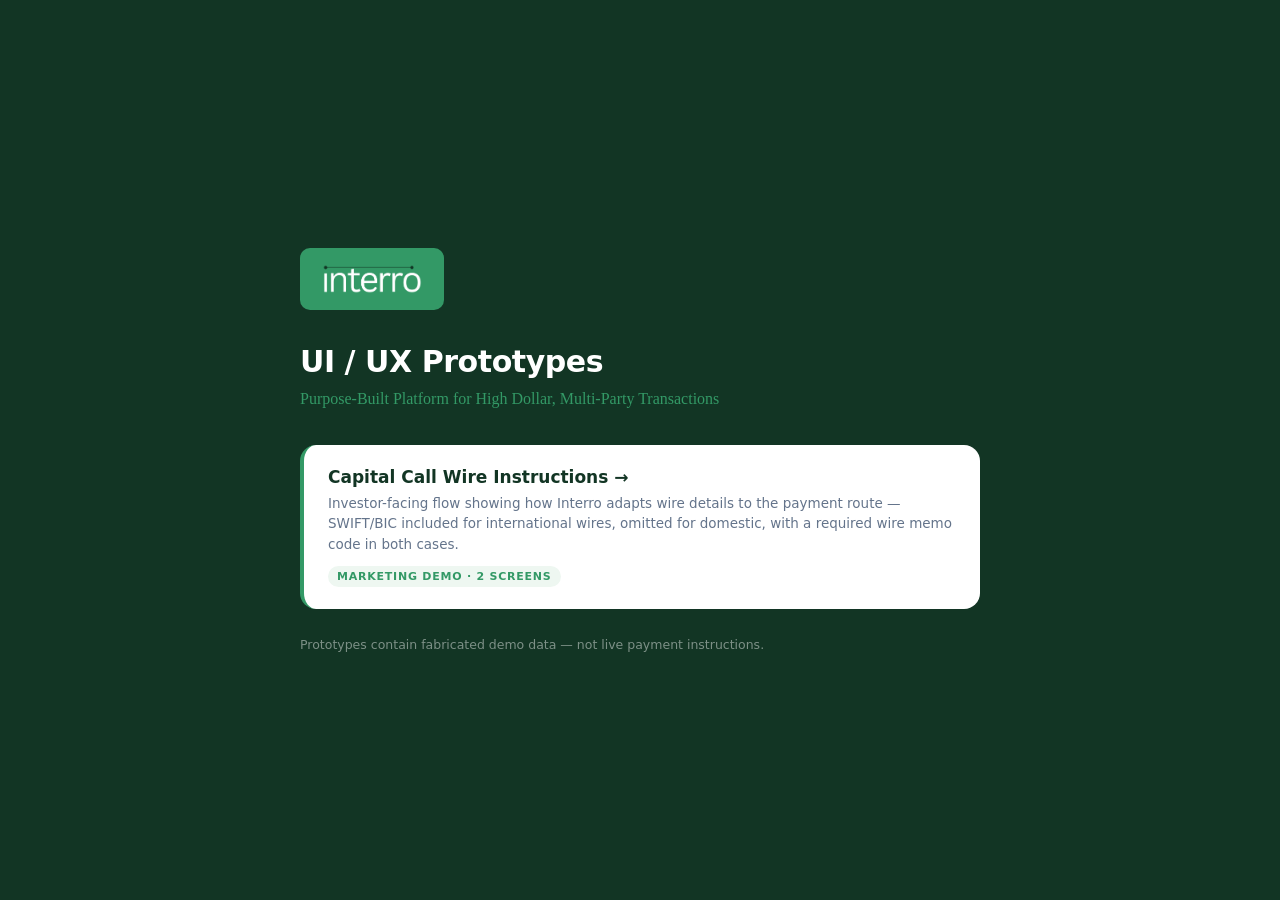
==== index.html @ 1a3fd7f4 "Publish Interro wire-details prototype via GitHub Pages Public home for the investor-facing widget p" ====
<!DOCTYPE html>
<html lang="en">
<head>
  <meta charset="UTF-8" />
  <meta name="viewport" content="width=device-width, initial-scale=1.0" />
  <title>Interro · UI/UX Prototypes</title>
  <link rel="stylesheet" href="brand/tokens.css" />
  <style>
    * { box-sizing: border-box; }
    body {
      margin: 0; min-height: 100vh;
      font-family: var(--font-sans); color: var(--ink);
      background: var(--interro-green);
      display: flex; align-items: center; justify-content: center;
      padding: 40px 24px;
    }
    .wrap { width: 100%; max-width: 680px; }
    /* The supplied knockout asset is plated on accent green #339966, so it sits
       inside a matching accent-green badge rather than bare on the deep-green
       page (where the plate edge would read as a rendering fault). */
    .logobadge {
      display: inline-block;
      background: var(--interro-accent);
      padding: 16px 22px;
      border-radius: var(--radius);
      margin-bottom: 30px;
      line-height: 0;
    }
    .logobadge img { height: 30px; width: auto; display: block; }
    h1 { color: #fff; font-size: 30px; margin: 0 0 8px; font-weight: 650; letter-spacing: -0.015em; }
    .tag {
      font-family: var(--font-serif); color: var(--interro-accent);
      font-size: 16px; margin: 0 0 34px; line-height: 1.5;
    }
    a.proto {
      display: block; text-decoration: none;
      background: #fff; border-radius: var(--radius-lg);
      padding: 22px 24px; margin-bottom: 14px;
      border-left: 4px solid var(--interro-accent);
      transition: transform .15s, box-shadow .15s;
    }
    a.proto:hover { transform: translateY(-2px); box-shadow: var(--shadow-lg); }
    .proto h2 { margin: 0 0 6px; font-size: 17px; color: var(--interro-green); font-weight: 700; }
    .proto p { margin: 0; font-size: 13.5px; color: var(--gray-500); line-height: 1.5; }
    .proto .meta {
      display: inline-block; margin-top: 12px; font-size: 11px; font-weight: 800;
      letter-spacing: 0.07em; text-transform: uppercase;
      color: var(--interro-accent); background: var(--interro-accent-soft);
      padding: 4px 9px; border-radius: 100px;
    }
    footer { color: rgba(255,255,255,.45); font-size: 12.5px; margin-top: 28px; }
  </style>
</head>
<body>
  <div class="wrap">
    <span class="logobadge"><img src="brand/interro-logo-knockout.png" alt="interro" /></span>
    <h1>UI / UX Prototypes</h1>
    <p class="tag">Purpose-Built Platform for High Dollar, Multi-Party Transactions</p>

    <a class="proto" href="prototypes/wire-details/index.html">
      <h2>Capital Call Wire Instructions →</h2>
      <p>
        Investor-facing flow showing how Interro adapts wire details to the payment
        route — SWIFT/BIC included for international wires, omitted for domestic,
        with a required wire memo code in both cases.
      </p>
      <span class="meta">Marketing demo · 2 screens</span>
    </a>

    <footer>Prototypes contain fabricated demo data — not live payment instructions.</footer>
  </div>
</body>
</html>
---- brand/tokens.css ----
/* ==========================================================================
   Interro brand tokens
   Source of truth: /brand-guidelines/*.png (holding-company deck, round 1, 2/24)
   cross-checked against the `interro-branding` skill.
   ========================================================================== */

:root {
  /* --- Core palette -------------------------------------------------- */
  --interro-green: #123524;        /* Phthalo Green — PRIMARY brand color */
  --interro-green-hover: #0c2418;
  --interro-green-soft: #e6f0ea;
  --interro-accent: #339966;       /* bright green — connector dots, links */
  --interro-accent-soft: #eef7f1;

  /* --- Gold (secondary / premium accent) ----------------------------- */
  --interro-gold: #ffc72c;
  --interro-gold-dark: #bb9220;
  --interro-gold-soft: #fff6dc;

  /* --- Neutrals ------------------------------------------------------ */
  --ink: #18181b;
  --gray-100: #f1f5f9;
  --gray-200: #e2e8f0;
  --gray-300: #cbd5e1;
  --gray-400: #94a3b8;
  --gray-500: #64748b;
  --white: #ffffff;

  /* --- Status -------------------------------------------------------- */
  --success: #339966;
  --warning: #f59e0b;
  --error: #ef4444;

  /* --- Type ---------------------------------------------------------- */
  /* Green schemes use the clean sans (Aptos); the serif (Lora) is reserved
     for editorial / positioning lines, per the deck's headline treatment. */
  --font-sans: 'Aptos', 'Segoe UI Variable Text', 'Segoe UI', system-ui, sans-serif;
  --font-serif: 'Lora', 'Georgia', 'Times New Roman', serif;
  --font-mono: 'Cascadia Mono', 'Consolas', ui-monospace, monospace;

  /* --- Elevation & shape --------------------------------------------- */
  --radius: 10px;
  --radius-lg: 16px;
  --shadow-sm: 0 1px 2px rgba(18, 53, 36, 0.06);
  --shadow: 0 4px 16px rgba(18, 53, 36, 0.08);
  --shadow-lg: 0 12px 40px rgba(18, 53, 36, 0.14);
}

/* Brand voice, for reference in copy:
   Positioning : "Purpose-Built Platform for High Dollar, Multi-Party Transactions"
   Tagline     : "Know Every Party. Monitor Every Movement. Trust Every Transaction."
   Endorsement : "an iAltA company"
   Logo        : lowercase `interro` wordmark, deep green, with a full-width
                 rule carrying a dot at each end sitting above the word.
                 Knockout (white) variant: /brand/interro-logo-knockout.png
*/
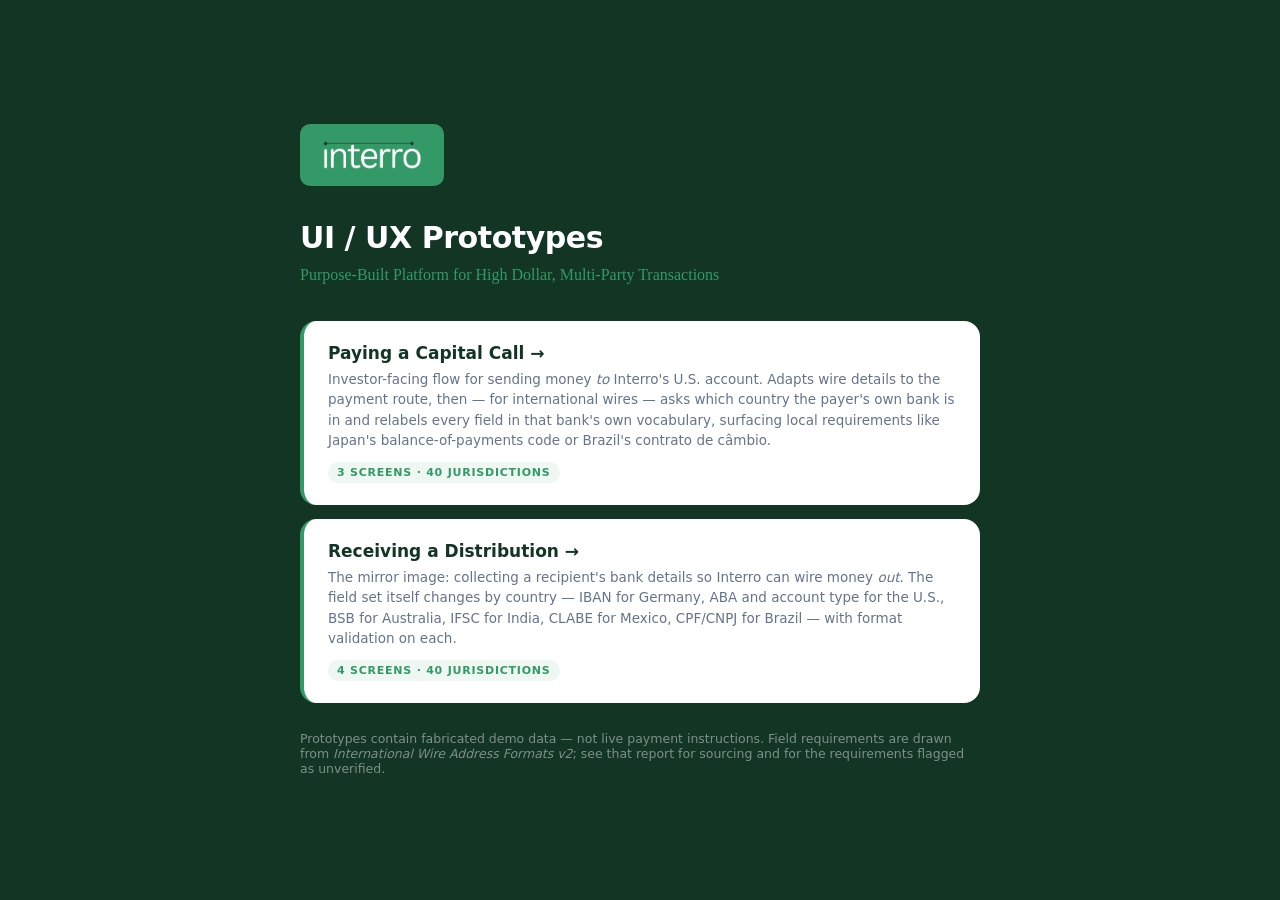
==== commit 0191fae9: "Add distributions prototype and shared country/wire-field layer" ====
--- a/index.html
+++ b/index.html
@@ -58,16 +58,35 @@
     <p class="tag">Purpose-Built Platform for High Dollar, Multi-Party Transactions</p>
 
     <a class="proto" href="prototypes/wire-details/index.html">
-      <h2>Capital Call Wire Instructions →</h2>
+      <h2>Paying a Capital Call →</h2>
       <p>
-        Investor-facing flow showing how Interro adapts wire details to the payment
-        route — SWIFT/BIC included for international wires, omitted for domestic,
-        with a required wire memo code in both cases.
+        Investor-facing flow for sending money <em>to</em> Interro's U.S. account.
+        Adapts wire details to the payment route, then — for international wires —
+        asks which country the payer's own bank is in and relabels every field in
+        that bank's own vocabulary, surfacing local requirements like Japan's
+        balance-of-payments code or Brazil's contrato de câmbio.
       </p>
-      <span class="meta">Marketing demo · 2 screens</span>
+      <span class="meta">3 screens · 40 jurisdictions</span>
     </a>
 
-    <footer>Prototypes contain fabricated demo data — not live payment instructions.</footer>
+    <a class="proto" href="prototypes/distributions/index.html">
+      <h2>Receiving a Distribution →</h2>
+      <p>
+        The mirror image: collecting a recipient's bank details so Interro can wire
+        money <em>out</em>. The field set itself changes by country — IBAN for
+        Germany, ABA and account type for the U.S., BSB for Australia, IFSC for
+        India, CLABE for Mexico, CPF/CNPJ for Brazil — with format validation on
+        each.
+      </p>
+      <span class="meta">4 screens · 40 jurisdictions</span>
+    </a>
+
+    <footer>
+      Prototypes contain fabricated demo data — not live payment instructions.
+      Field requirements are drawn from
+      <em>International Wire Address Formats v2</em>; see that report for sourcing
+      and for the requirements flagged as unverified.
+    </footer>
   </div>
 </body>
 </html>
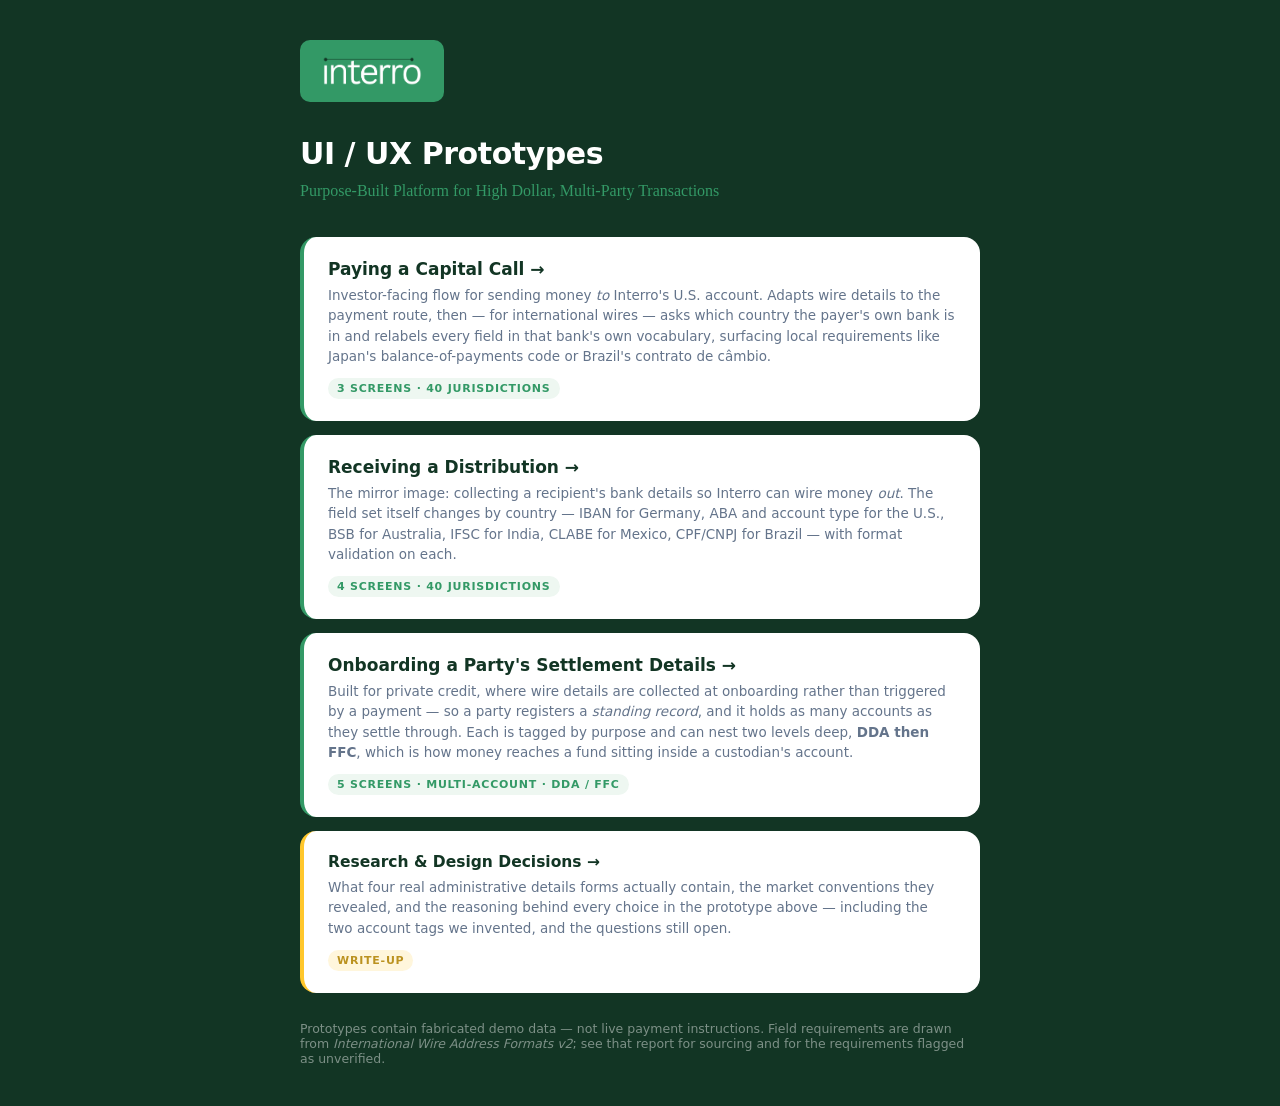
==== commit 9bad7c11: "Add the private-credit settlement-details onboarding prototype and its research write-up" ====
--- a/index.html
+++ b/index.html
@@ -48,6 +48,11 @@
       color: var(--interro-accent); background: var(--interro-accent-soft);
       padding: 4px 9px; border-radius: 100px;
     }
+    /* The write-up is a document, not a prototype — gold rule and quieter
+       heading so it reads as supporting material rather than a fourth widget. */
+    a.proto--doc { border-left-color: var(--interro-gold); }
+    a.proto--doc h2 { font-size: 15.5px; }
+    a.proto--doc .meta { color: var(--interro-gold-dark); background: var(--interro-gold-soft); }
     footer { color: rgba(255,255,255,.45); font-size: 12.5px; margin-top: 28px; }
   </style>
 </head>
@@ -57,7 +62,7 @@
     <h1>UI / UX Prototypes</h1>
     <p class="tag">Purpose-Built Platform for High Dollar, Multi-Party Transactions</p>
 
-    <a class="proto" href="prototypes/wire-details/index.html">
+    <a class="proto" href="prototypes/capital-call-wire-details/index.html">
       <h2>Paying a Capital Call →</h2>
       <p>
         Investor-facing flow for sending money <em>to</em> Interro's U.S. account.
@@ -81,6 +86,30 @@
       <span class="meta">4 screens · 40 jurisdictions</span>
     </a>
 
+    <a class="proto" href="prototypes/admin-details/index.html">
+      <h2>Onboarding a Party's Settlement Details →</h2>
+      <p>
+        Built for private credit, where wire details are collected at onboarding
+        rather than triggered by a payment — so a party registers a
+        <em>standing record</em>, and it holds as many accounts as they settle
+        through. Each is tagged by purpose and can nest two levels deep,
+        <strong>DDA then FFC</strong>, which is how money reaches a fund sitting
+        inside a custodian's account.
+      </p>
+      <span class="meta">5 screens · multi-account · DDA / FFC</span>
+    </a>
+
+    <a class="proto proto--doc" href="prototypes/admin-details/research.html">
+      <h2>Research &amp; Design Decisions →</h2>
+      <p>
+        What four real administrative details forms actually contain, the market
+        conventions they revealed, and the reasoning behind every choice in the
+        prototype above — including the two account tags we invented, and the
+        questions still open.
+      </p>
+      <span class="meta">Write-up</span>
+    </a>
+
     <footer>
       Prototypes contain fabricated demo data — not live payment instructions.
       Field requirements are drawn from
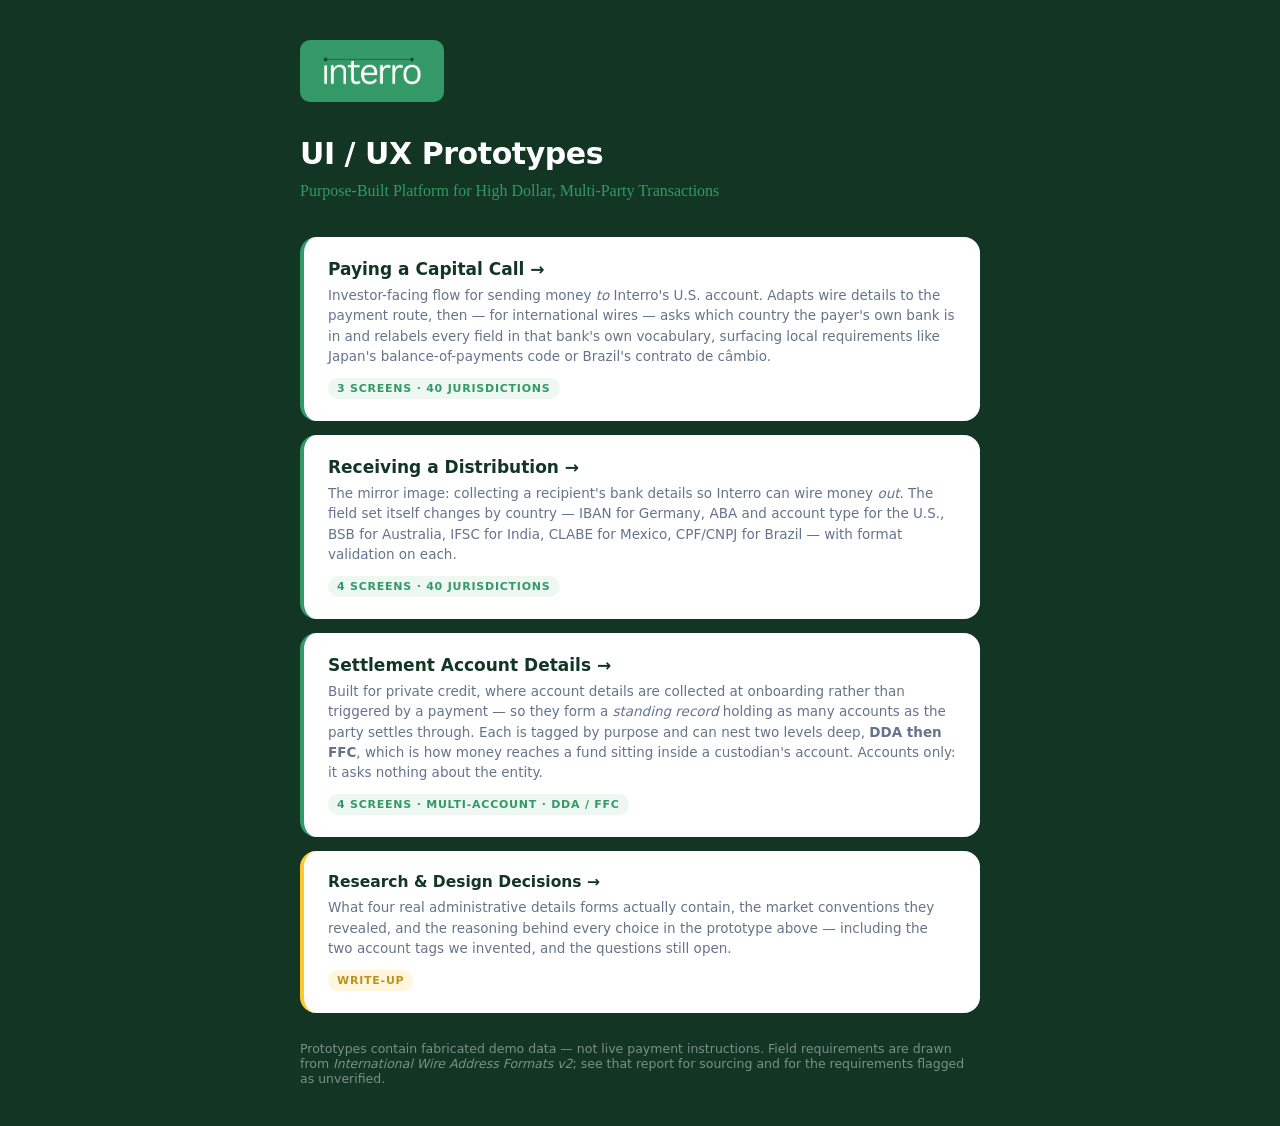
==== commit 0750409b: "Narrow the admin-details prototype to account details only" ====
--- a/index.html
+++ b/index.html
@@ -87,16 +87,16 @@
     </a>
 
     <a class="proto" href="prototypes/admin-details/index.html">
-      <h2>Onboarding a Party's Settlement Details →</h2>
+      <h2>Settlement Account Details →</h2>
       <p>
-        Built for private credit, where wire details are collected at onboarding
-        rather than triggered by a payment — so a party registers a
-        <em>standing record</em>, and it holds as many accounts as they settle
-        through. Each is tagged by purpose and can nest two levels deep,
-        <strong>DDA then FFC</strong>, which is how money reaches a fund sitting
-        inside a custodian's account.
+        Built for private credit, where account details are collected at onboarding
+        rather than triggered by a payment — so they form a <em>standing record</em>
+        holding as many accounts as the party settles through. Each is tagged by
+        purpose and can nest two levels deep, <strong>DDA then FFC</strong>, which
+        is how money reaches a fund sitting inside a custodian's account. Accounts
+        only: it asks nothing about the entity.
       </p>
-      <span class="meta">5 screens · multi-account · DDA / FFC</span>
+      <span class="meta">4 screens · multi-account · DDA / FFC</span>
     </a>
 
     <a class="proto proto--doc" href="prototypes/admin-details/research.html">
